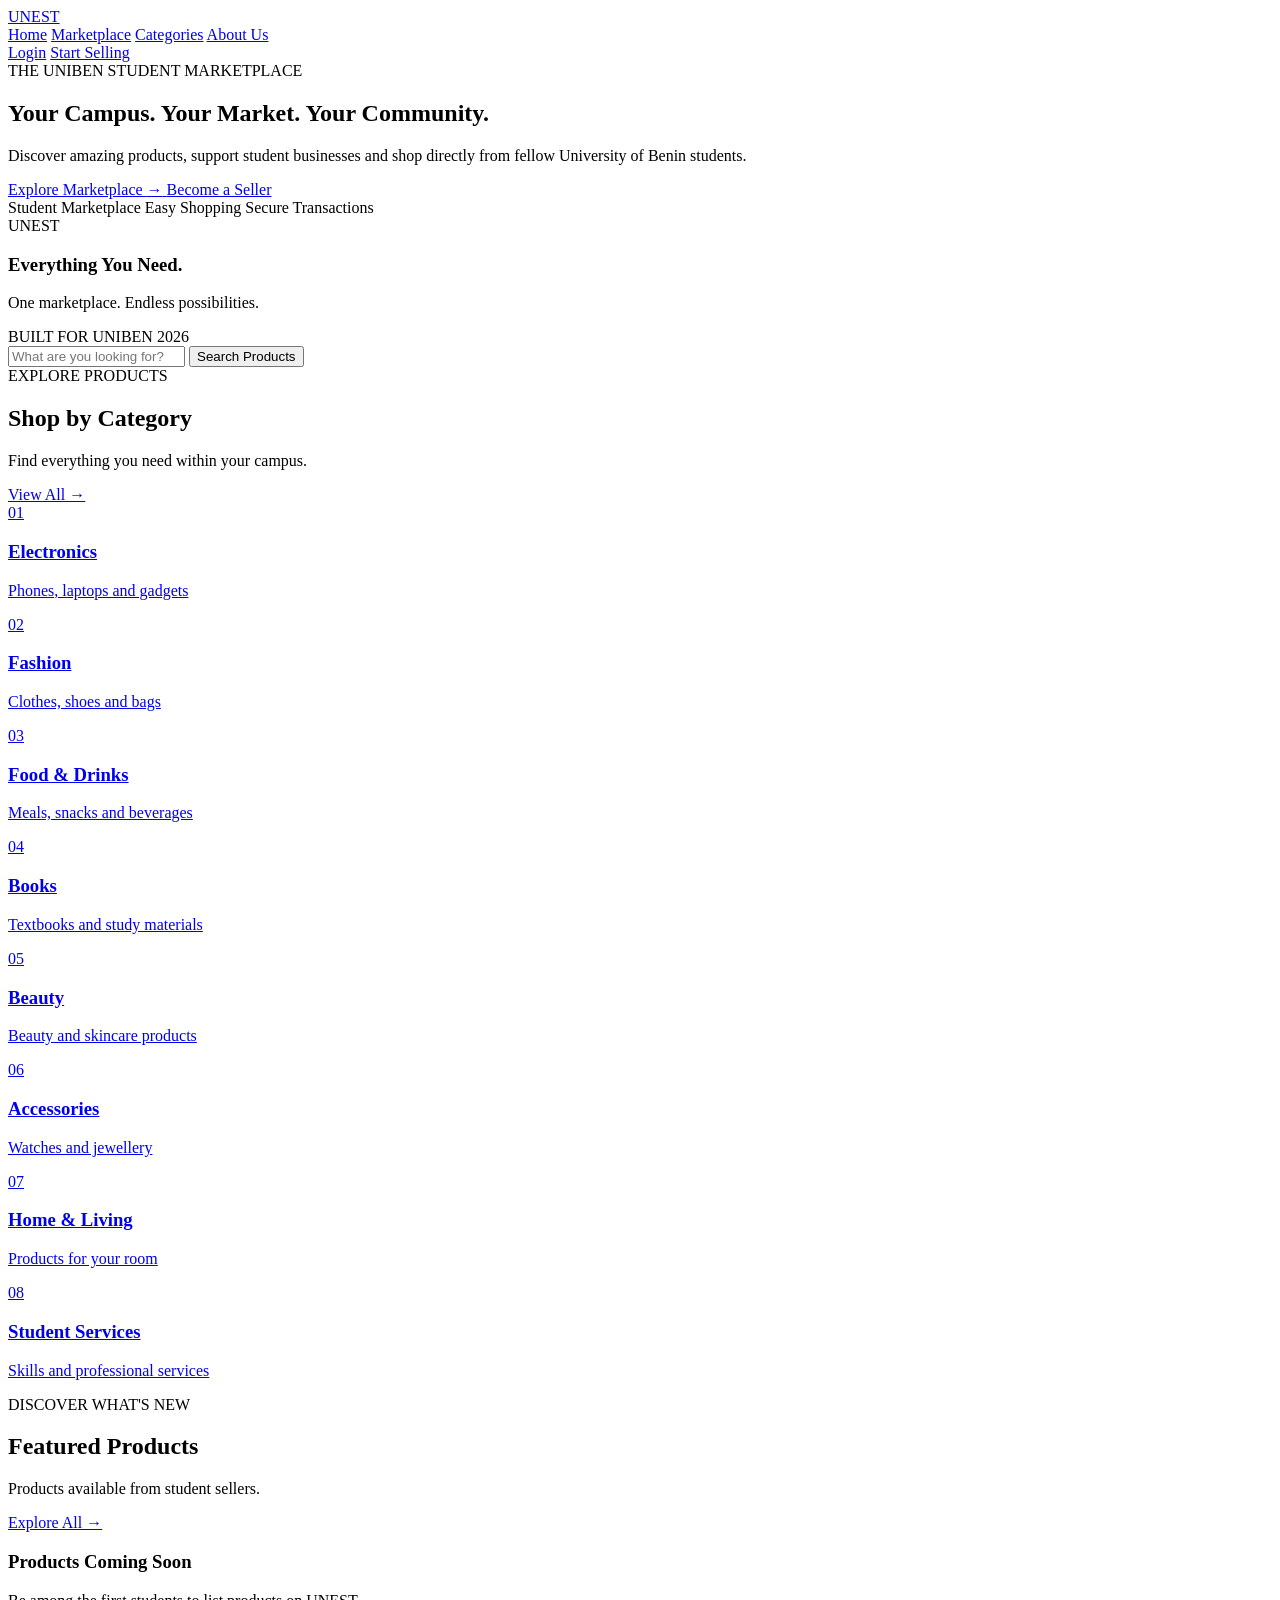
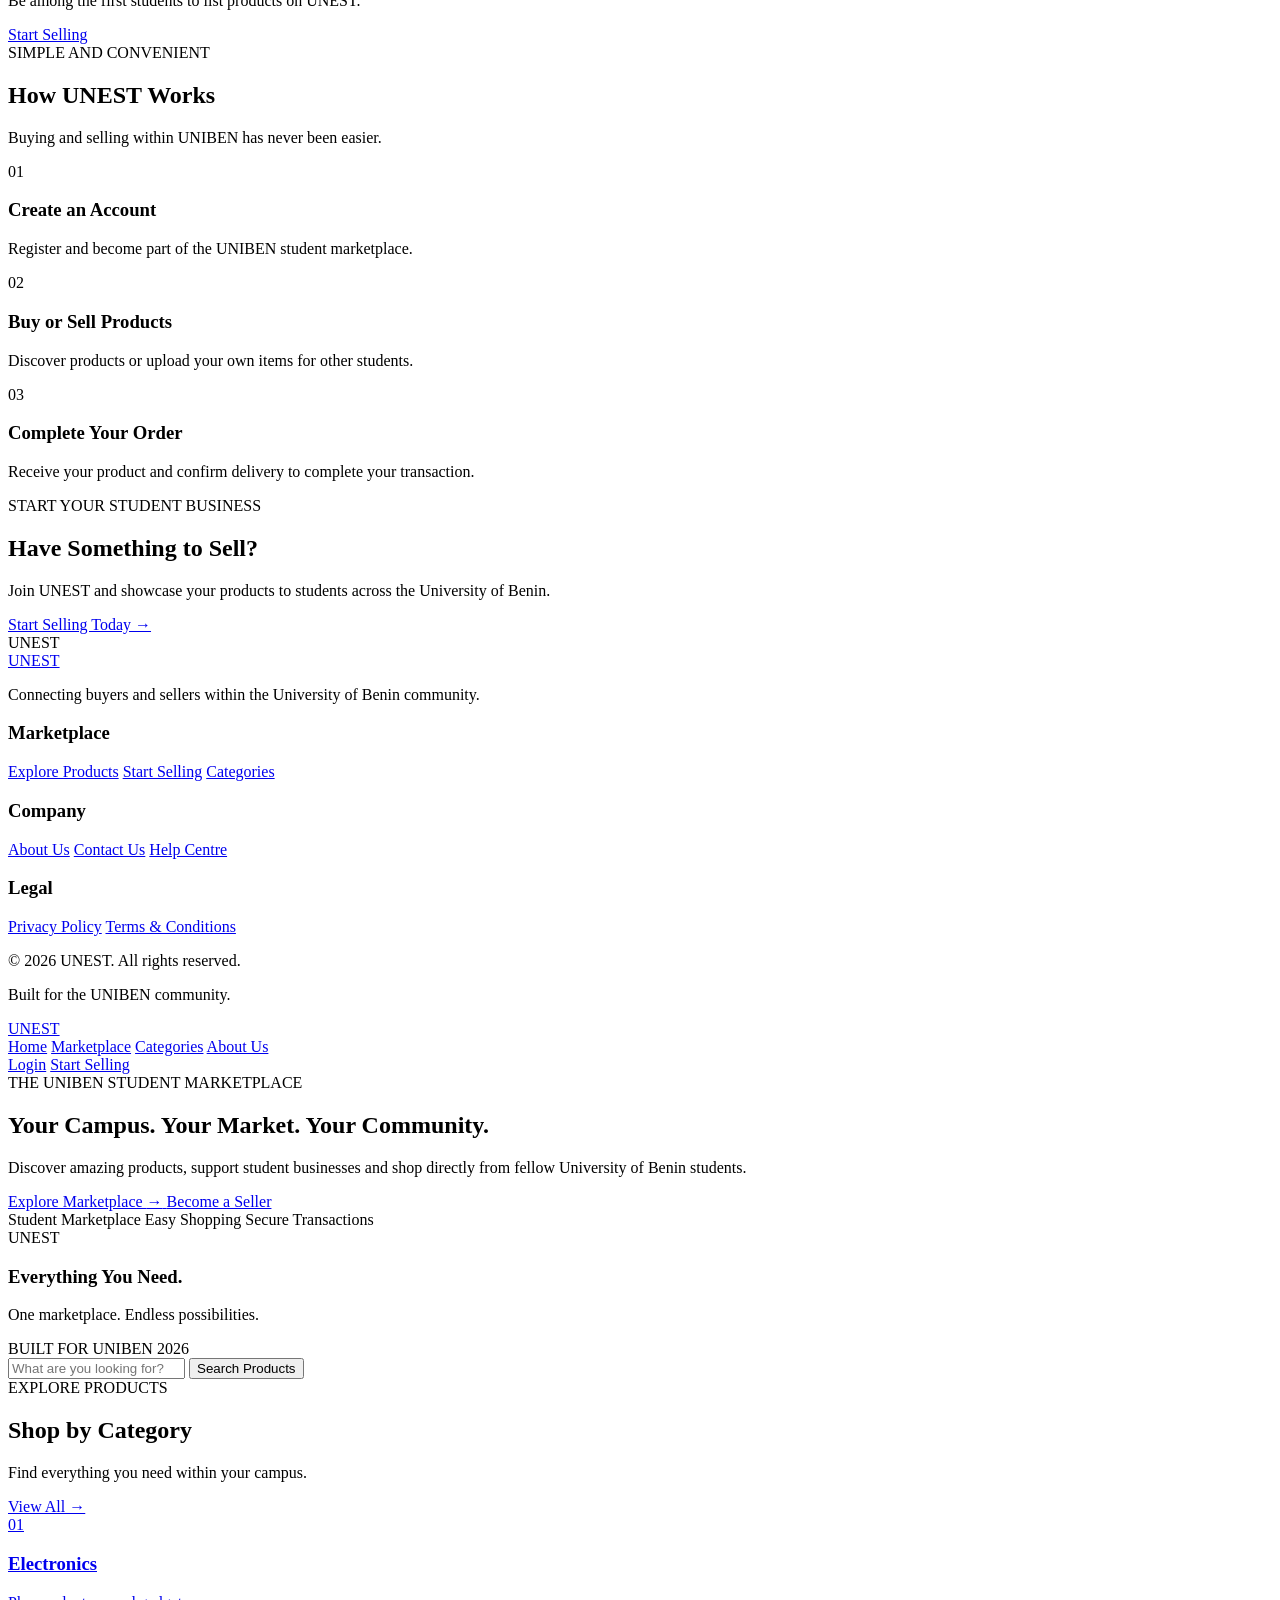
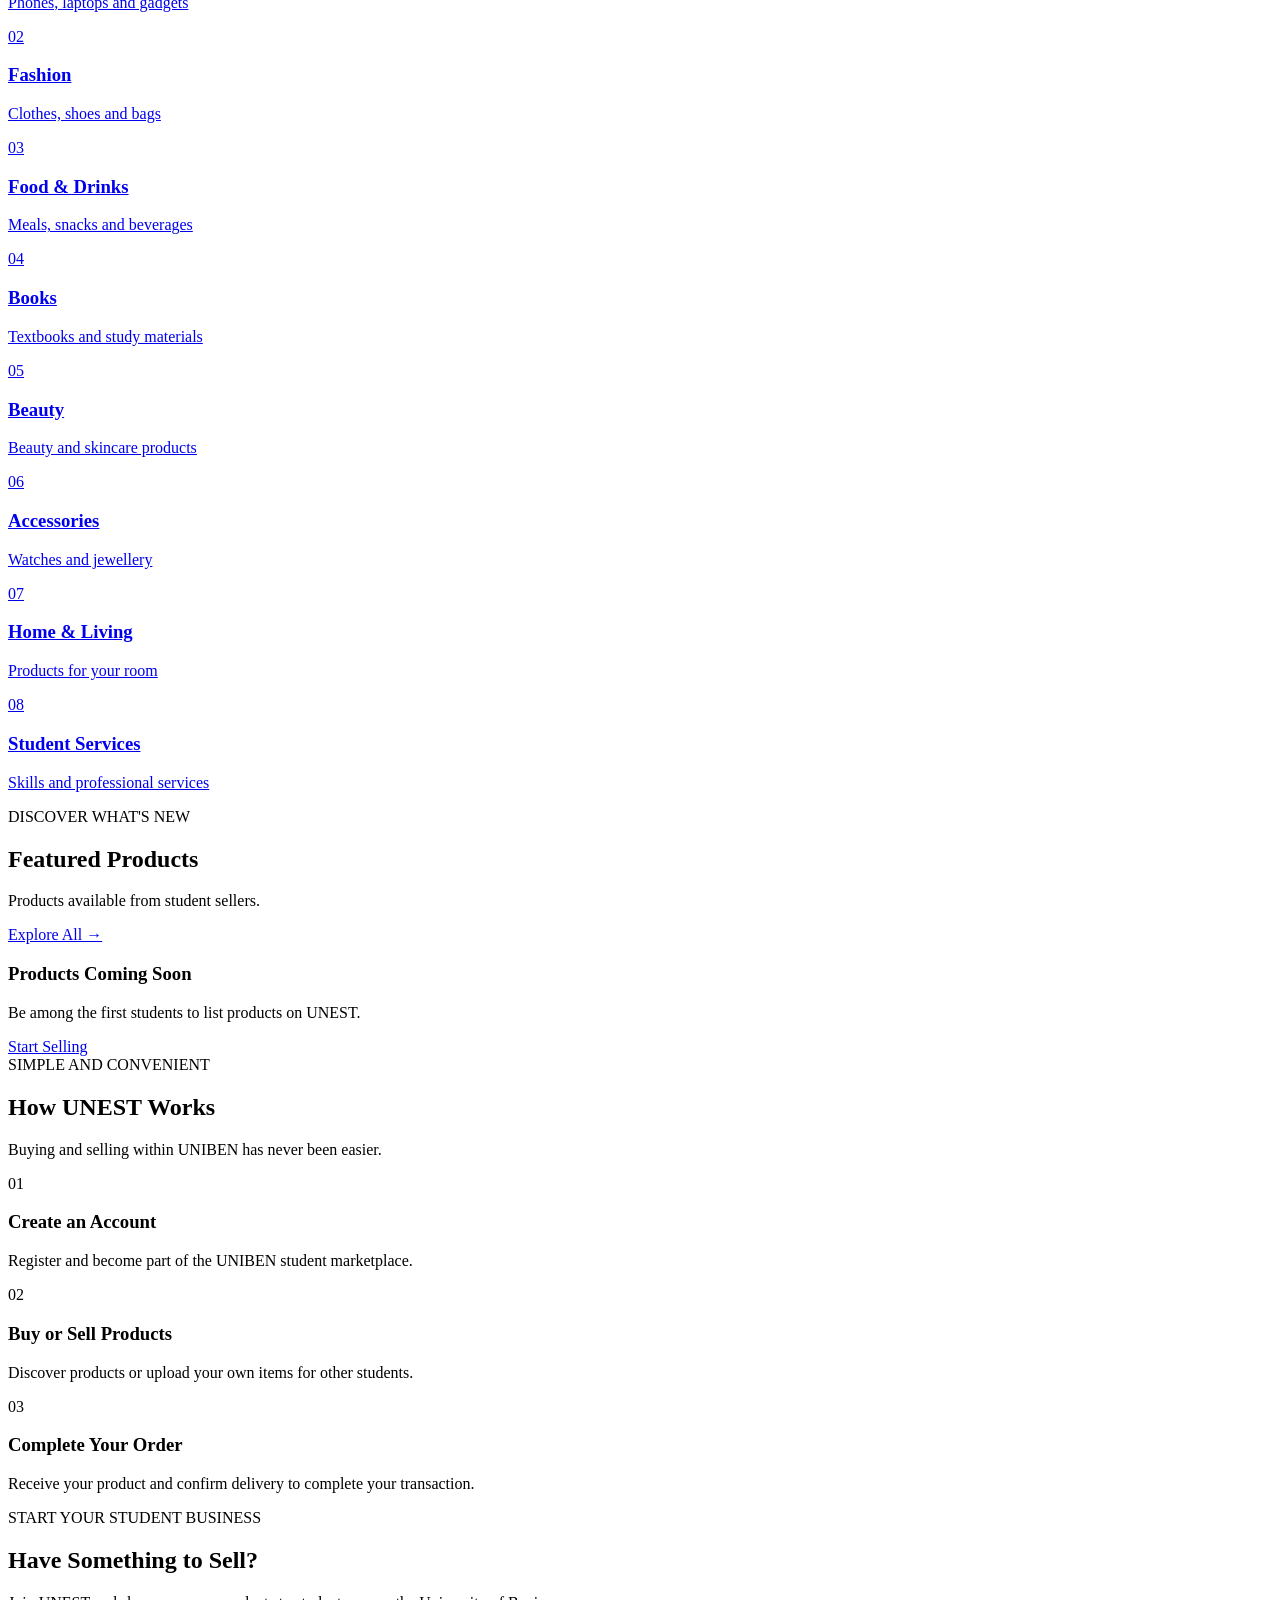
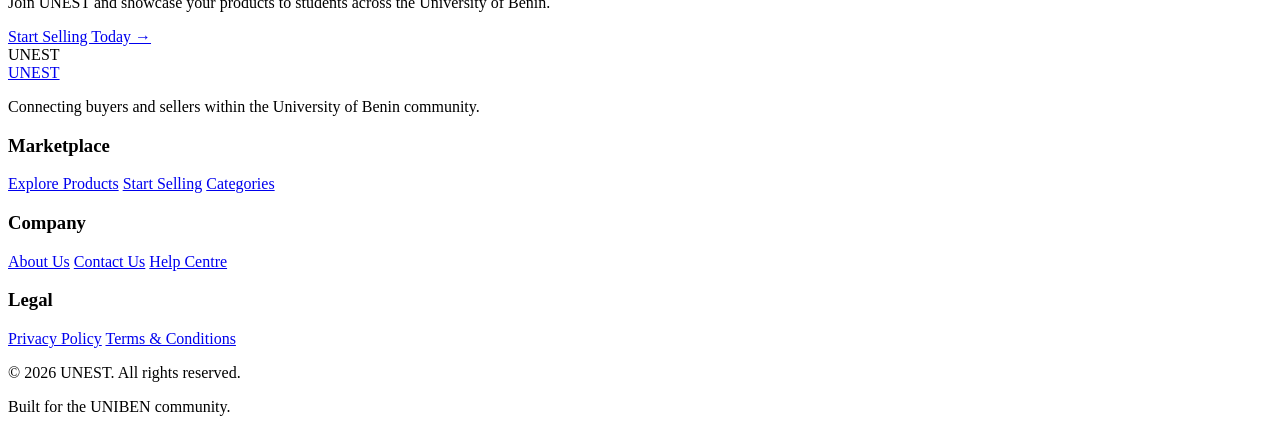
==== index.html @ eb0dad32 "Add files via upload" ====
<!DOCTYPE html>
<html lang="en">
<head>
    <meta charset="UTF-8">
    <meta name="viewport" content="width=device-width, initial-scale=1.0">

    <title>UNEST | UNIBEN Student Marketplace</title>

    <meta name="description" content="Buy and sell products within the University of Benin community.">

    <link rel="stylesheet" href="css/style.css">

    <link rel="preconnect" href="https://fonts.googleapis.com">
    <link rel="preconnect" href="https://fonts.gstatic.com" crossorigin>

    <link href="https://fonts.googleapis.com/css2?family=Inter:wght@400;500;600;700;800;900&display=swap" rel="stylesheet">
</head>

<body>

<!-- NAVIGATION -->

<header class="navbar">
    <div class="container nav-content">

        <a href="index.html" class="logo">
            UNEST
        </a>

        <nav class="nav-links">
            <a href="index.html" class="active">Home</a>
            <a href="marketplace.html">Marketplace</a>
            <a href="#categories">Categories</a>
            <a href="#about">About Us</a>
        </nav>

        <div class="nav-buttons">
            <a href="login.html" class="login-btn">Login</a>
            <a href="register.html" class="sell-btn">Start Selling</a>
        </div>

    </div>
</header>


<!-- HERO SECTION -->

<section class="hero">

    <div class="container hero-content">

        <div class="hero-text">

            <span class="hero-label">
                THE UNIBEN STUDENT MARKETPLACE
            </span>

            <h1>
                Your Campus.
                <span>Your Market.</span>
                Your Community.
            </h1>

            <p>
                Discover amazing products, support student businesses
                and shop directly from fellow University of Benin students.
            </p>

            <div class="hero-buttons">

                <a href="marketplace.html" class="primary-btn">
                    Explore Marketplace
                    <span>→</span>
                </a>

                <a href="register.html" class="secondary-btn">
                    Become a Seller
                </a>

            </div>

            <div class="hero-info">
                <span>Student Marketplace</span>
                <span>Easy Shopping</span>
                <span>Secure Transactions</span>
            </div>

        </div>


        <div class="hero-visual">

            <div class="visual-card">

                <div class="visual-top">
                    <span>UNEST</span>
                    <span class="status-dot"></span>
                </div>

                <div class="visual-content">
                    <div class="visual-shape"></div>

                    <h3>Everything You Need.</h3>

                    <p>
                        One marketplace. Endless possibilities.
                    </p>
                </div>

                <div class="visual-bottom">
                    <span>BUILT FOR UNIBEN</span>
                    <span>2026</span>
                </div>

            </div>

        </div>

    </div>

</section>


<!-- SEARCH -->

<section class="search-section">

    <div class="container">

        <form class="search-box" id="searchForm">

            <input
                type="text"
                id="searchInput"
                placeholder="What are you looking for?"
            >

            <button type="submit">
                Search Products
            </button>

        </form>

    </div>

</section>


<!-- CATEGORIES -->

<section class="categories section" id="categories">

    <div class="container">

        <div class="section-heading">

            <div>
                <span class="small-heading">EXPLORE PRODUCTS</span>
                <h2>Shop by Category</h2>
                <p>Find everything you need within your campus.</p>
            </div>

            <a href="marketplace.html" class="view-all">
                View All →
            </a>

        </div>


        <div class="category-grid">

            <a href="marketplace.html?category=Electronics" class="category-card">
                <div class="category-number">01</div>
                <h3>Electronics</h3>
                <p>Phones, laptops and gadgets</p>
            </a>

            <a href="marketplace.html?category=Fashion" class="category-card">
                <div class="category-number">02</div>
                <h3>Fashion</h3>
                <p>Clothes, shoes and bags</p>
            </a>

            <a href="marketplace.html?category=Food" class="category-card">
                <div class="category-number">03</div>
                <h3>Food & Drinks</h3>
                <p>Meals, snacks and beverages</p>
            </a>

            <a href="marketplace.html?category=Books" class="category-card">
                <div class="category-number">04</div>
                <h3>Books</h3>
                <p>Textbooks and study materials</p>
            </a>

            <a href="marketplace.html?category=Beauty" class="category-card">
                <div class="category-number">05</div>
                <h3>Beauty</h3>
                <p>Beauty and skincare products</p>
            </a>

            <a href="marketplace.html?category=Accessories" class="category-card">
                <div class="category-number">06</div>
                <h3>Accessories</h3>
                <p>Watches and jewellery</p>
            </a>

            <a href="marketplace.html?category=Home" class="category-card">
                <div class="category-number">07</div>
                <h3>Home & Living</h3>
                <p>Products for your room</p>
            </a>

            <a href="marketplace.html?category=Services" class="category-card">
                <div class="category-number">08</div>
                <h3>Student Services</h3>
                <p>Skills and professional services</p>
            </a>

        </div>

    </div>

</section>


<!-- FEATURED PRODUCTS -->

<section class="products-section section">

    <div class="container">

        <div class="section-heading">

            <div>
                <span class="small-heading">DISCOVER WHAT'S NEW</span>
                <h2>Featured Products</h2>
                <p>Products available from student sellers.</p>
            </div>

            <a href="marketplace.html" class="view-all">
                Explore All →
            </a>

        </div>


        <div class="product-grid" id="featuredProducts">

            <div class="empty-products">

                <div class="empty-line"></div>

                <h3>Products Coming Soon</h3>

                <p>
                    Be among the first students to list products
                    on UNEST.
                </p>

                <a href="register.html" class="primary-btn">
                    Start Selling
                </a>

            </div>

        </div>

    </div>

</section>


<!-- HOW IT WORKS -->

<section class="how-section section" id="about">

    <div class="container">

        <div class="section-heading center-heading">

            <span class="small-heading">SIMPLE AND CONVENIENT</span>

            <h2>How UNEST Works</h2>

            <p>
                Buying and selling within UNIBEN has never been easier.
            </p>

        </div>


        <div class="steps-grid">

            <div class="step-card">

                <span class="step-number">01</span>

                <h3>Create an Account</h3>

                <p>
                    Register and become part of the UNIBEN
                    student marketplace.
                </p>

            </div>


            <div class="step-card">

                <span class="step-number">02</span>

                <h3>Buy or Sell Products</h3>

                <p>
                    Discover products or upload your own
                    items for other students.
                </p>

            </div>


            <div class="step-card">

                <span class="step-number">03</span>

                <h3>Complete Your Order</h3>

                <p>
                    Receive your product and confirm delivery
                    to complete your transaction.
                </p>

            </div>

        </div>

    </div>

</section>


<!-- SELLER PROMOTION -->

<section class="seller-section">

    <div class="container seller-content">

        <div>

            <span>START YOUR STUDENT BUSINESS</span>

            <h2>
                Have Something to Sell?
            </h2>

            <p>
                Join UNEST and showcase your products
                to students across the University of Benin.
            </p>

            <a href="register.html" class="seller-cta-btn">
                Start Selling Today →
            </a>

        </div>

        <div class="seller-decoration">
            UNEST
        </div>

    </div>

</section>


<!-- FOOTER -->

<footer class="footer">

    <div class="container footer-content">

        <div class="footer-brand">

            <a href="index.html" class="logo">
                UNEST
            </a>

            <p>
                Connecting buyers and sellers within the
                University of Benin community.
            </p>

        </div>


        <div class="footer-links">

            <h3>Marketplace</h3>

            <a href="marketplace.html">Explore Products</a>
            <a href="register.html">Start Selling</a>
            <a href="#categories">Categories</a>

        </div>


        <div class="footer-links">

            <h3>Company</h3>

            <a href="#about">About Us</a>
            <a href="contact.html">Contact Us</a>
            <a href="help.html">Help Centre</a>

        </div>


        <div class="footer-links">

            <h3>Legal</h3>

            <a href="privacy.html">Privacy Policy</a>
            <a href="terms.html">Terms & Conditions</a>

        </div>

    </div>


    <div class="footer-bottom">

        <p>© 2026 UNEST. All rights reserved.</p>

        <p>Built for the UNIBEN community.</p>

    </div>

</footer>


<script src="js/main.js"></script>

</body>
</html>

<!DOCTYPE html>
<html lang="en">
<head>
    <meta charset="UTF-8">
    <meta name="viewport" content="width=device-width, initial-scale=1.0">

    <title>UNEST | UNIBEN Student Marketplace</title>

    <meta name="description" content="Buy and sell products within the University of Benin community.">

    <link rel="stylesheet" href="css/style.css">

    <link rel="preconnect" href="https://fonts.googleapis.com">
    <link rel="preconnect" href="https://fonts.gstatic.com" crossorigin>

    <link href="https://fonts.googleapis.com/css2?family=Inter:wght@400;500;600;700;800;900&display=swap" rel="stylesheet">
</head>

<body>

<!-- NAVIGATION -->

<header class="navbar">
    <div class="container nav-content">

        <a href="index.html" class="logo">
            UNEST
        </a>

        <nav class="nav-links">
            <a href="index.html" class="active">Home</a>
            <a href="marketplace.html">Marketplace</a>
            <a href="#categories">Categories</a>
            <a href="#about">About Us</a>
        </nav>

        <div class="nav-buttons">
            <a href="login.html" class="login-btn">Login</a>
            <a href="register.html" class="sell-btn">Start Selling</a>
        </div>

    </div>
</header>


<!-- HERO SECTION -->

<section class="hero">

    <div class="container hero-content">

        <div class="hero-text">

            <span class="hero-label">
                THE UNIBEN STUDENT MARKETPLACE
            </span>

            <h1>
                Your Campus.
                <span>Your Market.</span>
                Your Community.
            </h1>

            <p>
                Discover amazing products, support student businesses
                and shop directly from fellow University of Benin students.
            </p>

            <div class="hero-buttons">

                <a href="marketplace.html" class="primary-btn">
                    Explore Marketplace
                    <span>→</span>
                </a>

                <a href="register.html" class="secondary-btn">
                    Become a Seller
                </a>

            </div>

            <div class="hero-info">
                <span>Student Marketplace</span>
                <span>Easy Shopping</span>
                <span>Secure Transactions</span>
            </div>

        </div>


        <div class="hero-visual">

            <div class="visual-card">

                <div class="visual-top">
                    <span>UNEST</span>
                    <span class="status-dot"></span>
                </div>

                <div class="visual-content">
                    <div class="visual-shape"></div>

                    <h3>Everything You Need.</h3>

                    <p>
                        One marketplace. Endless possibilities.
                    </p>
                </div>

                <div class="visual-bottom">
                    <span>BUILT FOR UNIBEN</span>
                    <span>2026</span>
                </div>

            </div>

        </div>

    </div>

</section>


<!-- SEARCH -->

<section class="search-section">

    <div class="container">

        <form class="search-box" id="searchForm">

            <input
                type="text"
                id="searchInput"
                placeholder="What are you looking for?"
            >

            <button type="submit">
                Search Products
            </button>

        </form>

    </div>

</section>


<!-- CATEGORIES -->

<section class="categories section" id="categories">

    <div class="container">

        <div class="section-heading">

            <div>
                <span class="small-heading">EXPLORE PRODUCTS</span>
                <h2>Shop by Category</h2>
                <p>Find everything you need within your campus.</p>
            </div>

            <a href="marketplace.html" class="view-all">
                View All →
            </a>

        </div>


        <div class="category-grid">

            <a href="marketplace.html?category=Electronics" class="category-card">
                <div class="category-number">01</div>
                <h3>Electronics</h3>
                <p>Phones, laptops and gadgets</p>
            </a>

            <a href="marketplace.html?category=Fashion" class="category-card">
                <div class="category-number">02</div>
                <h3>Fashion</h3>
                <p>Clothes, shoes and bags</p>
            </a>

            <a href="marketplace.html?category=Food" class="category-card">
                <div class="category-number">03</div>
                <h3>Food & Drinks</h3>
                <p>Meals, snacks and beverages</p>
            </a>

            <a href="marketplace.html?category=Books" class="category-card">
                <div class="category-number">04</div>
                <h3>Books</h3>
                <p>Textbooks and study materials</p>
            </a>

            <a href="marketplace.html?category=Beauty" class="category-card">
                <div class="category-number">05</div>
                <h3>Beauty</h3>
                <p>Beauty and skincare products</p>
            </a>

            <a href="marketplace.html?category=Accessories" class="category-card">
                <div class="category-number">06</div>
                <h3>Accessories</h3>
                <p>Watches and jewellery</p>
            </a>

            <a href="marketplace.html?category=Home" class="category-card">
                <div class="category-number">07</div>
                <h3>Home & Living</h3>
                <p>Products for your room</p>
            </a>

            <a href="marketplace.html?category=Services" class="category-card">
                <div class="category-number">08</div>
                <h3>Student Services</h3>
                <p>Skills and professional services</p>
            </a>

        </div>

    </div>

</section>


<!-- FEATURED PRODUCTS -->

<section class="products-section section">

    <div class="container">

        <div class="section-heading">

            <div>
                <span class="small-heading">DISCOVER WHAT'S NEW</span>
                <h2>Featured Products</h2>
                <p>Products available from student sellers.</p>
            </div>

            <a href="marketplace.html" class="view-all">
                Explore All →
            </a>

        </div>


        <div class="product-grid" id="featuredProducts">

            <div class="empty-products">

                <div class="empty-line"></div>

                <h3>Products Coming Soon</h3>

                <p>
                    Be among the first students to list products
                    on UNEST.
                </p>

                <a href="register.html" class="primary-btn">
                    Start Selling
                </a>

            </div>

        </div>

    </div>

</section>


<!-- HOW IT WORKS -->

<section class="how-section section" id="about">

    <div class="container">

        <div class="section-heading center-heading">

            <span class="small-heading">SIMPLE AND CONVENIENT</span>

            <h2>How UNEST Works</h2>

            <p>
                Buying and selling within UNIBEN has never been easier.
            </p>

        </div>


        <div class="steps-grid">

            <div class="step-card">

                <span class="step-number">01</span>

                <h3>Create an Account</h3>

                <p>
                    Register and become part of the UNIBEN
                    student marketplace.
                </p>

            </div>


            <div class="step-card">

                <span class="step-number">02</span>

                <h3>Buy or Sell Products</h3>

                <p>
                    Discover products or upload your own
                    items for other students.
                </p>

            </div>


            <div class="step-card">

                <span class="step-number">03</span>

                <h3>Complete Your Order</h3>

                <p>
                    Receive your product and confirm delivery
                    to complete your transaction.
                </p>

            </div>

        </div>

    </div>

</section>


<!-- SELLER PROMOTION -->

<section class="seller-section">

    <div class="container seller-content">

        <div>

            <span>START YOUR STUDENT BUSINESS</span>

            <h2>
                Have Something to Sell?
            </h2>

            <p>
                Join UNEST and showcase your products
                to students across the University of Benin.
            </p>

            <a href="register.html" class="seller-cta-btn">
                Start Selling Today →
            </a>

        </div>

        <div class="seller-decoration">
            UNEST
        </div>

    </div>

</section>


<!-- FOOTER -->

<footer class="footer">

    <div class="container footer-content">

        <div class="footer-brand">

            <a href="index.html" class="logo">
                UNEST
            </a>

            <p>
                Connecting buyers and sellers within the
                University of Benin community.
            </p>

        </div>


        <div class="footer-links">

            <h3>Marketplace</h3>

            <a href="marketplace.html">Explore Products</a>
            <a href="register.html">Start Selling</a>
            <a href="#categories">Categories</a>

        </div>


        <div class="footer-links">

            <h3>Company</h3>

            <a href="#about">About Us</a>
            <a href="contact.html">Contact Us</a>
            <a href="help.html">Help Centre</a>

        </div>


        <div class="footer-links">

            <h3>Legal</h3>

            <a href="privacy.html">Privacy Policy</a>
            <a href="terms.html">Terms & Conditions</a>

        </div>

    </div>


    <div class="footer-bottom">

        <p>© 2026 UNEST. All rights reserved.</p>

        <p>Built for the UNIBEN community.</p>

    </div>

</footer>


<script type="module" src="js/main.js"></script>

</body>
</html>
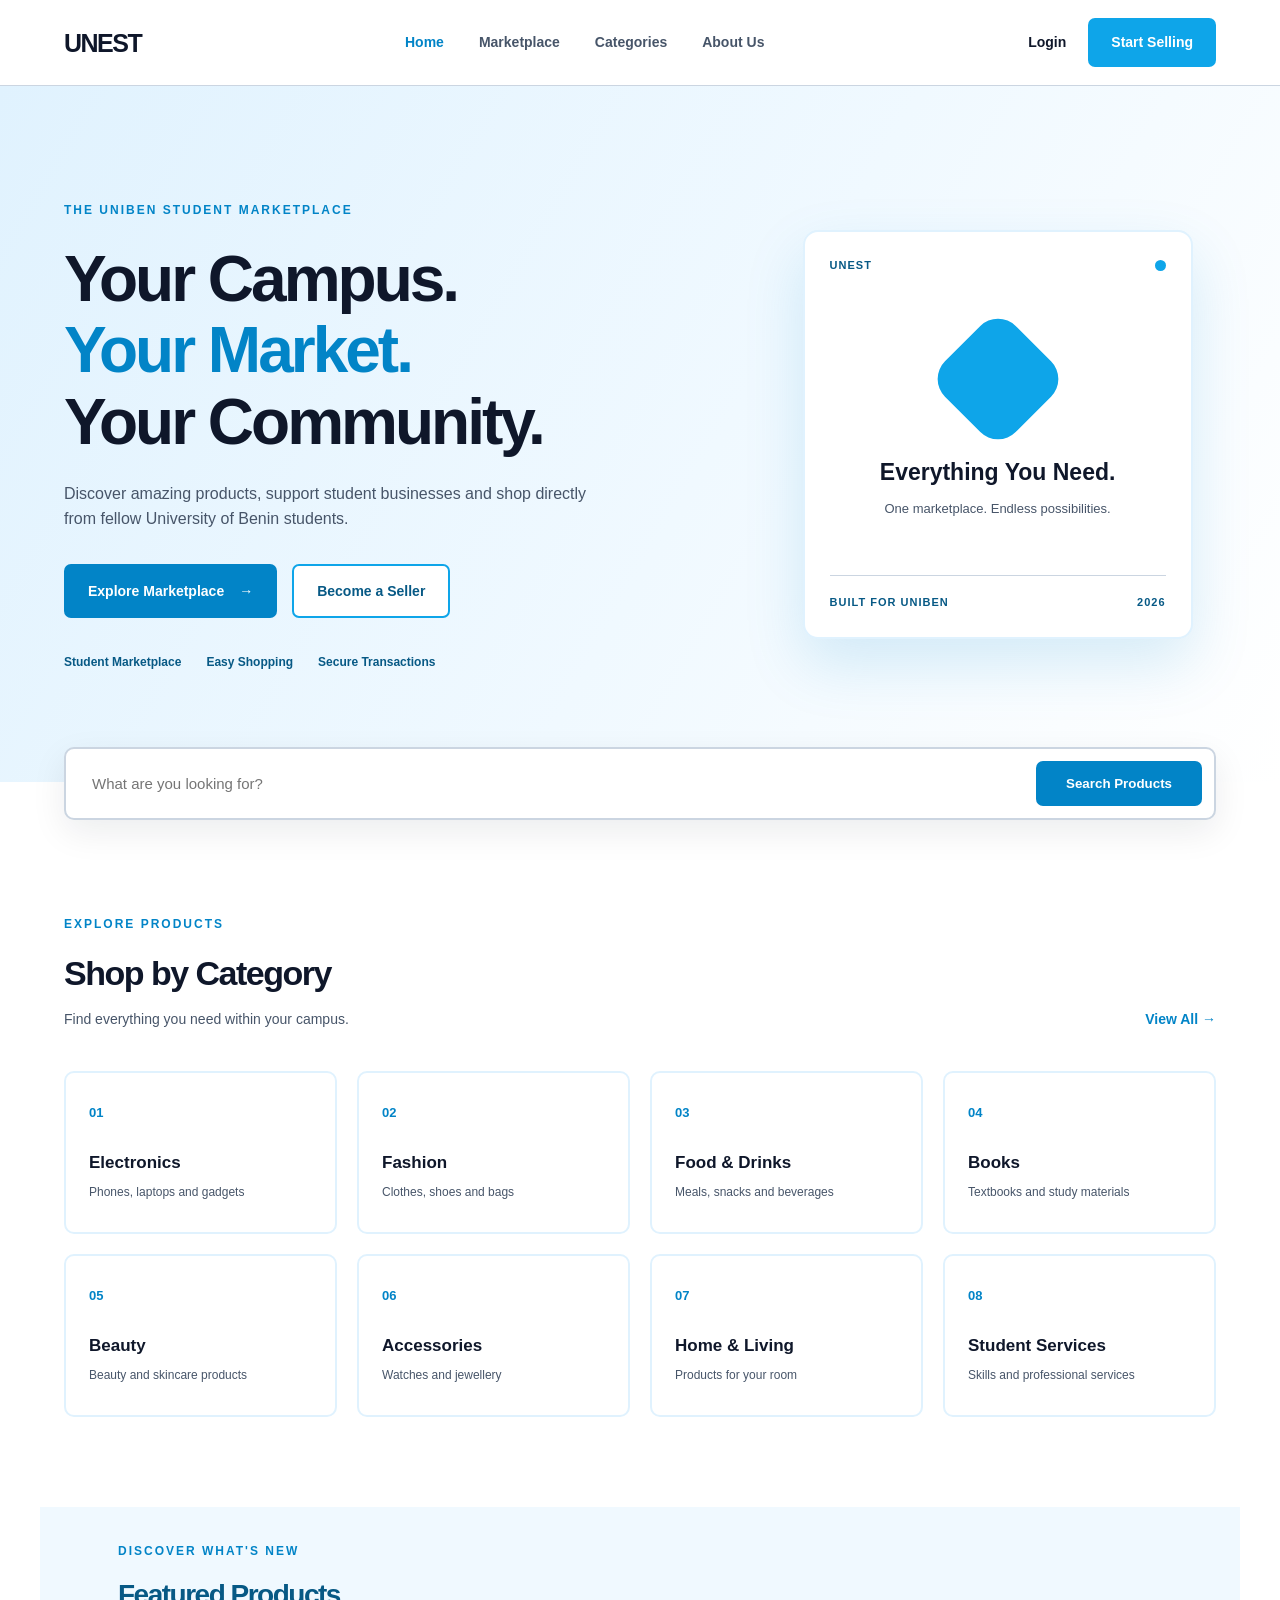
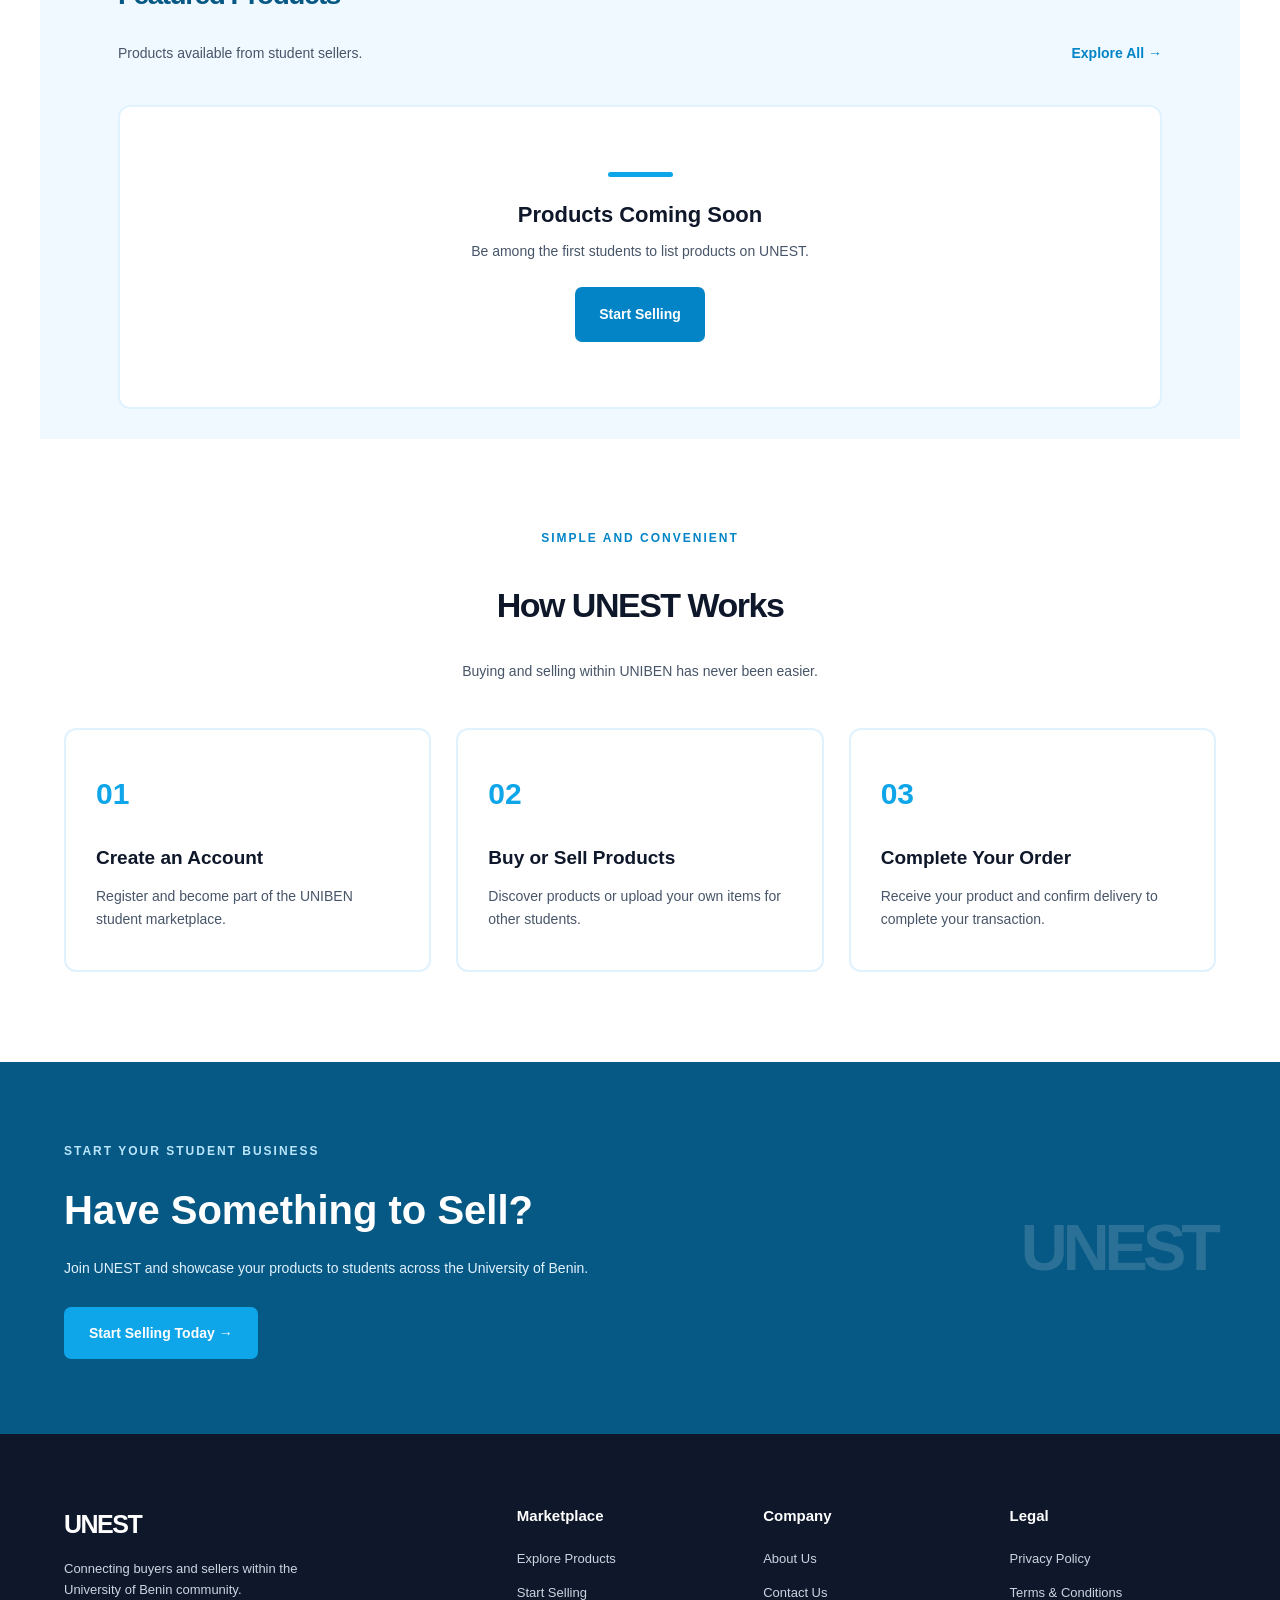
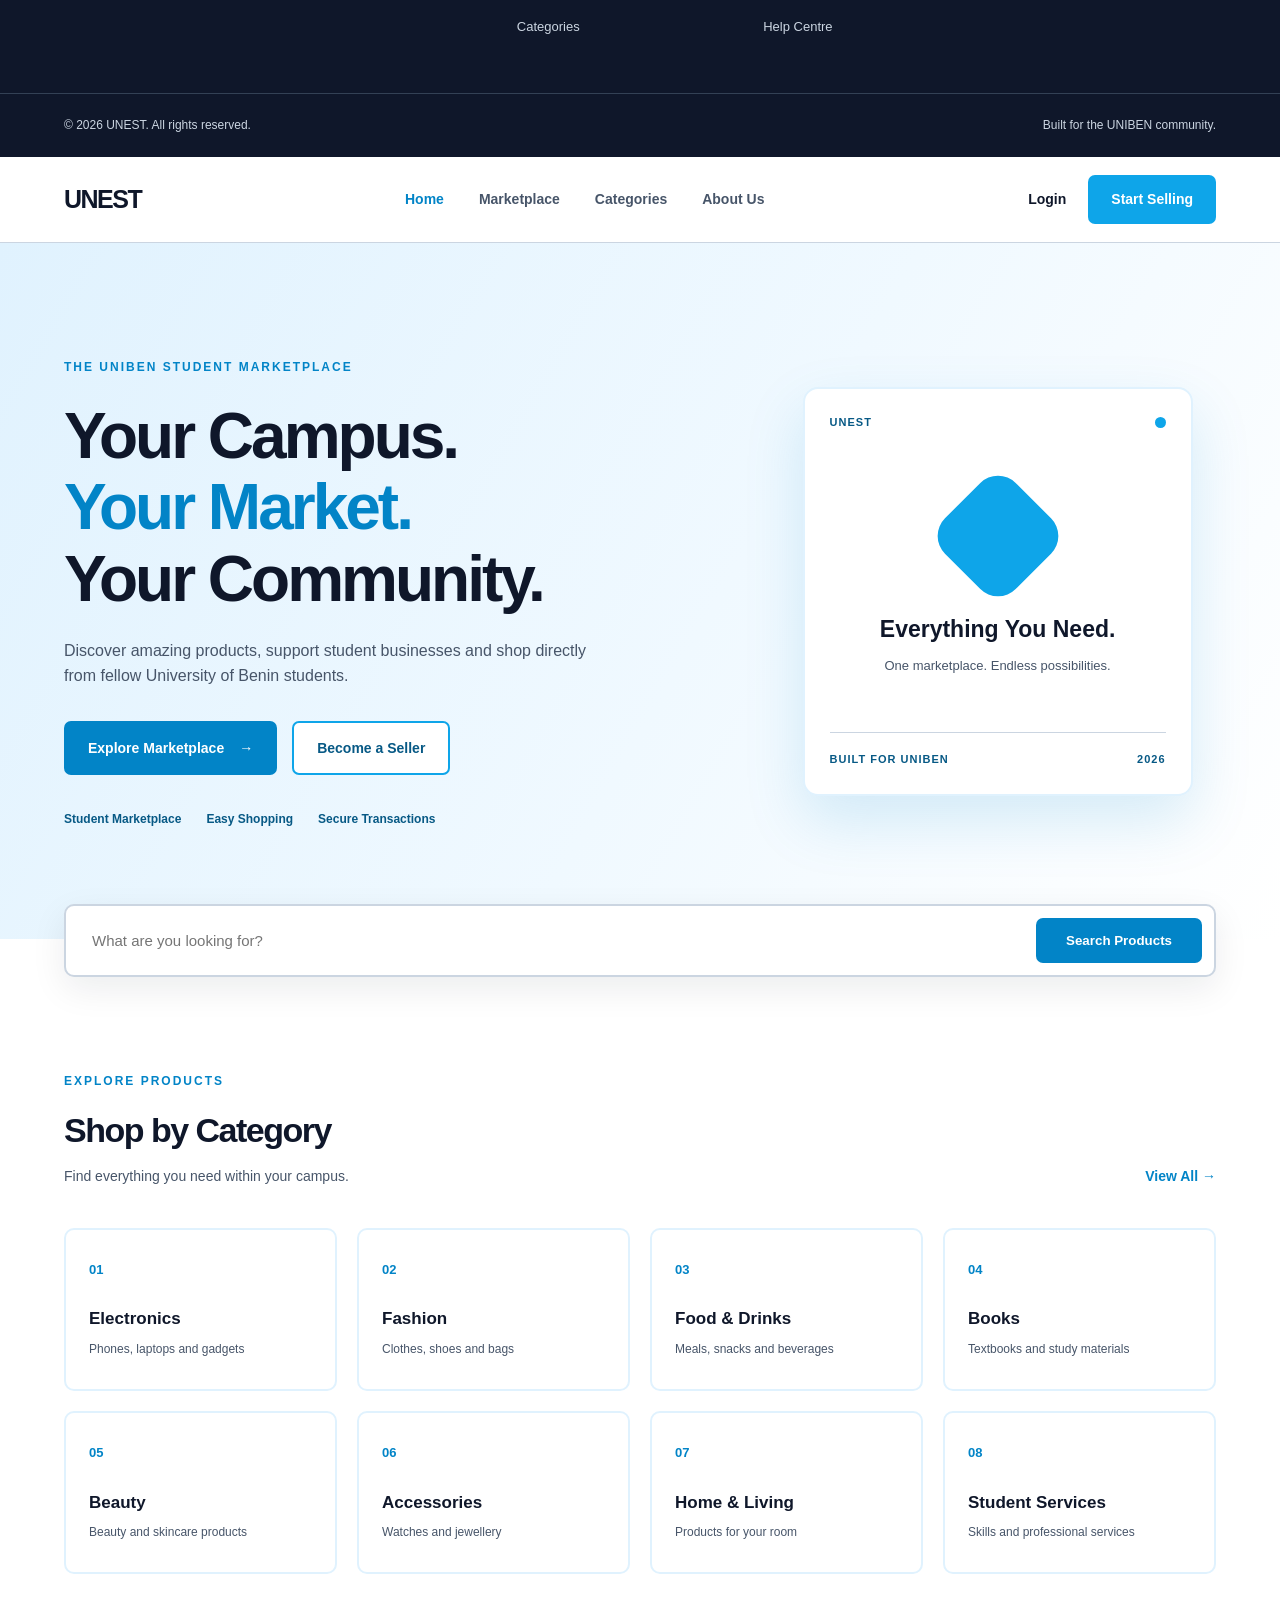
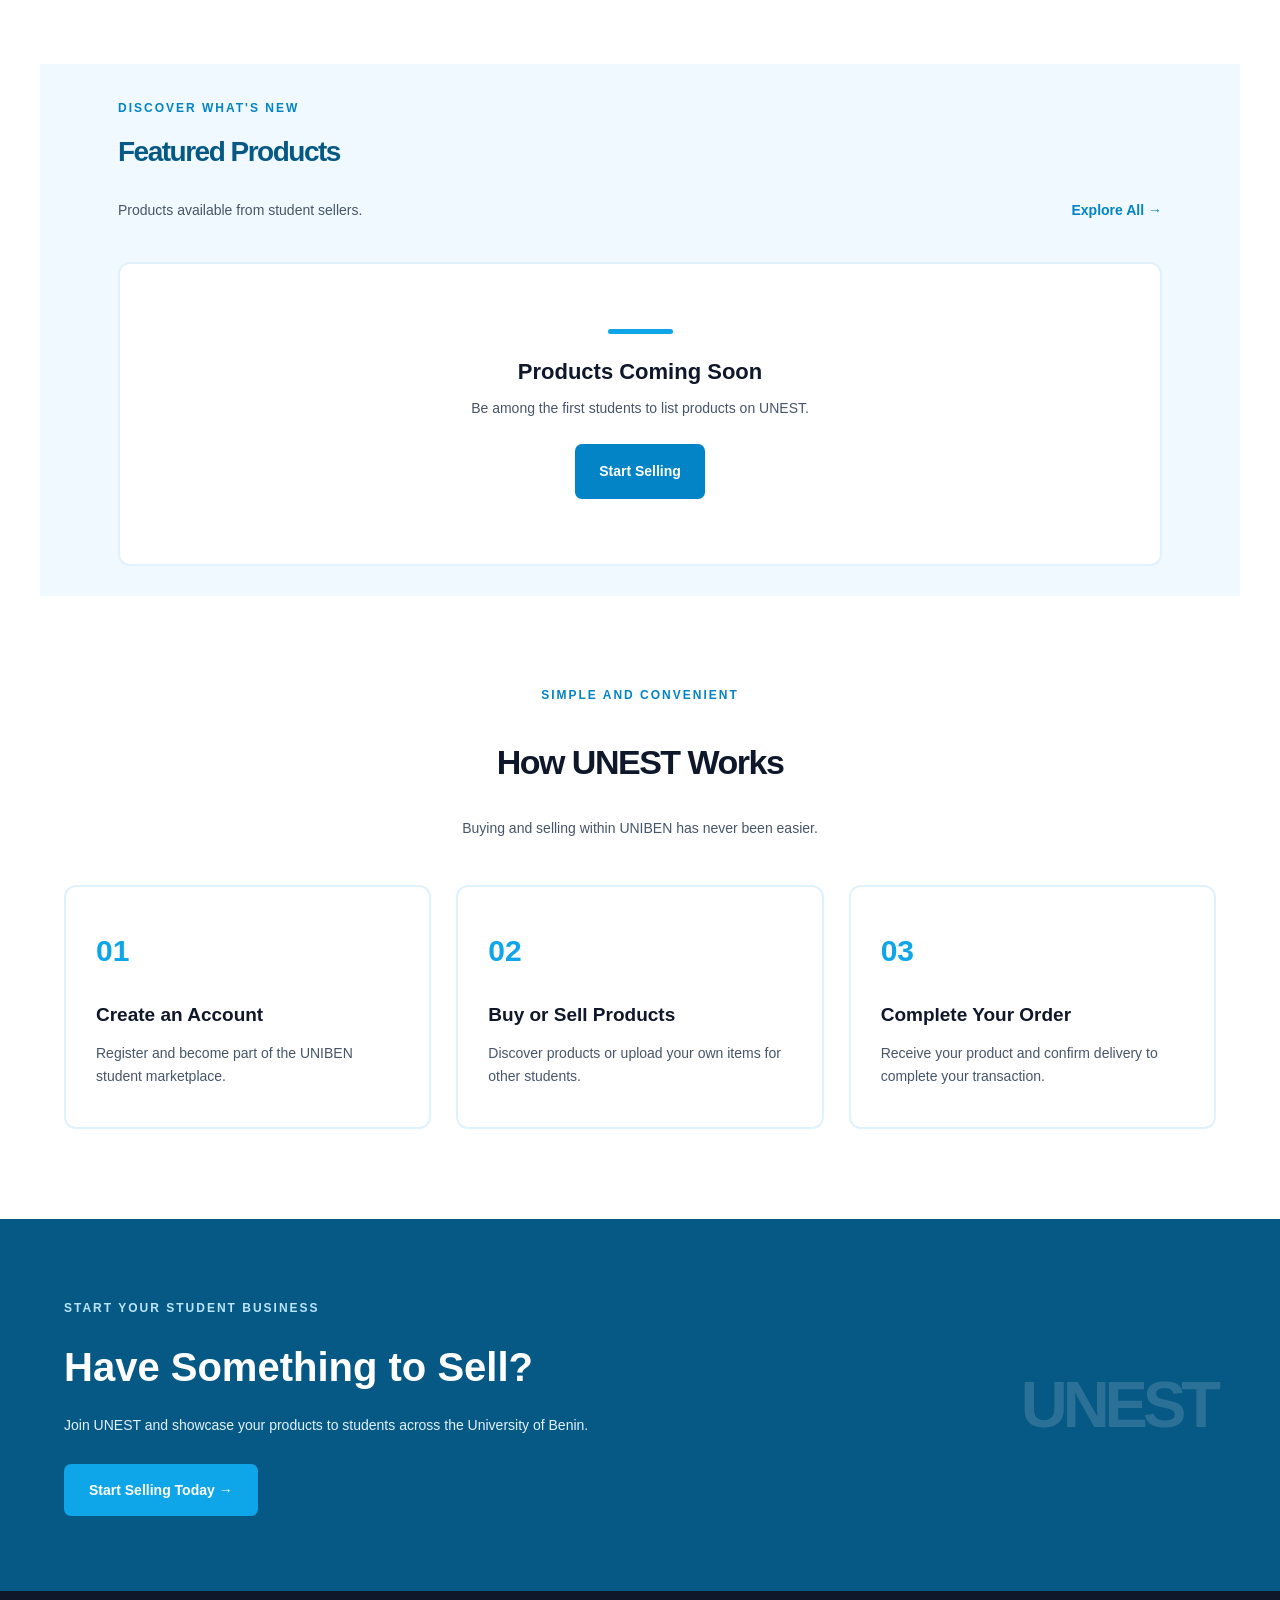
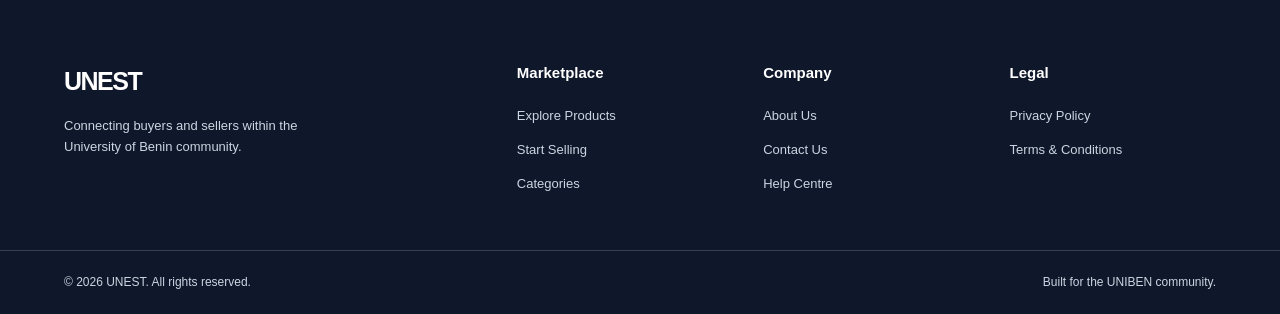
==== commit e315d578: "Add files via upload" ====
--- a/index.html
+++ b/index.html
@@ -9,7 +9,7 @@
 
     <meta name="description" content="Buy and sell products within the University of Benin community.">
 
-    <link rel="stylesheet" href="css/style.css">
+    <link rel="stylesheet" href="style.css">
 
     <link rel="preconnect" href="https://fonts.googleapis.com">
     <link rel="preconnect" href="https://fonts.gstatic.com" crossorigin>
--- a/style.css
+++ b/style.css
@@ -0,0 +1,845 @@
+/* =====================================
+   UNEST MARKET
+   PROFESSIONAL MARKETPLACE DESIGN
+===================================== */
+
+:root {
+    --primary: #0EA5E9;
+    --primary-dark: #0284C7;
+    --deep-blue: #075985;
+
+    --white: #FFFFFF;
+    --light-blue: #E0F2FE;
+    --background: #F0F9FF;
+
+    --dark: #0F172A;
+    --grey: #475569;
+    --border: #CBD5E1;
+}
+
+
+/* GLOBAL */
+
+* {
+    margin: 0;
+    padding: 0;
+    box-sizing: border-box;
+}
+
+html {
+    scroll-behavior: smooth;
+}
+
+body {
+    font-family: 'Inter', sans-serif;
+    background: var(--white);
+    color: var(--dark);
+    line-height: 1.6;
+}
+
+a {
+    text-decoration: none;
+    color: inherit;
+}
+
+button {
+    font-family: inherit;
+    cursor: pointer;
+}
+
+.container {
+    width: 90%;
+    max-width: 1250px;
+    margin: auto;
+}
+
+.section {
+    padding: 90px 0;
+}
+
+
+/* NAVIGATION */
+
+.navbar {
+    background: #FFFFFF;
+    border-bottom: 1px solid var(--border);
+    position: sticky;
+    top: 0;
+    z-index: 1000;
+}
+
+.nav-content {
+    display: flex;
+    align-items: center;
+    justify-content: space-between;
+    min-height: 85px;
+}
+
+.logo {
+    font-size: 25px;
+    font-weight: 900;
+    letter-spacing: -1.5px;
+    color: var(--dark);
+}
+
+.logo span {
+    color: var(--primary-dark);
+}
+
+.nav-links {
+    display: flex;
+    gap: 35px;
+}
+
+.nav-links a {
+    color: var(--grey);
+    font-size: 14px;
+    font-weight: 600;
+    transition: 0.3s;
+}
+
+.nav-links a:hover,
+.nav-links a.active {
+    color: var(--primary-dark);
+}
+
+.nav-buttons {
+    display: flex;
+    align-items: center;
+    gap: 22px;
+}
+
+.login-btn {
+    font-size: 14px;
+    font-weight: 700;
+}
+
+.sell-btn {
+    background: var(--primary);
+    color: white;
+    padding: 13px 23px;
+    border-radius: 7px;
+    font-size: 14px;
+    font-weight: 800;
+    transition: 0.3s;
+}
+
+.sell-btn:hover {
+    background: var(--primary-dark);
+}
+
+
+/* HERO */
+
+.hero {
+    background: linear-gradient(
+        120deg,
+        #E0F2FE 0%,
+        #F0F9FF 55%,
+        #FFFFFF 100%
+    );
+
+    padding: 110px 0;
+}
+
+.hero-content {
+    display: grid;
+    grid-template-columns: 1.2fr 0.8fr;
+    align-items: center;
+    gap: 60px;
+}
+
+.hero-label,
+.small-heading {
+    color: var(--primary-dark);
+    font-size: 12px;
+    font-weight: 900;
+    letter-spacing: 2px;
+}
+
+.hero-text h1 {
+    font-size: clamp(42px, 5vw, 65px);
+    font-weight: 900;
+    line-height: 1.12;
+    margin: 22px 0;
+    letter-spacing: -3px;
+}
+
+.hero-text h1 span {
+    color: var(--primary-dark);
+    display: block;
+}
+
+.hero-text > p {
+    color: var(--grey);
+    font-size: 16px;
+    max-width: 540px;
+    margin-bottom: 32px;
+}
+
+.hero-buttons {
+    display: flex;
+    gap: 15px;
+    flex-wrap: wrap;
+}
+
+.primary-btn {
+    display: inline-flex;
+    align-items: center;
+    gap: 15px;
+    background: var(--primary-dark);
+    color: white;
+    padding: 16px 24px;
+    border-radius: 7px;
+    font-size: 14px;
+    font-weight: 800;
+    transition: 0.3s;
+}
+
+.primary-btn:hover {
+    background: var(--deep-blue);
+    transform: translateY(-2px);
+}
+
+.secondary-btn {
+    background: white;
+    color: var(--deep-blue);
+    border: 2px solid var(--primary);
+    padding: 14px 23px;
+    border-radius: 7px;
+    font-size: 14px;
+    font-weight: 800;
+}
+
+.hero-info {
+    display: flex;
+    gap: 25px;
+    flex-wrap: wrap;
+    margin-top: 35px;
+}
+
+.hero-info span {
+    color: var(--deep-blue);
+    font-size: 12px;
+    font-weight: 700;
+}
+
+
+/* HERO VISUAL */
+
+.hero-visual {
+    display: flex;
+    justify-content: center;
+}
+
+.visual-card {
+    width: 100%;
+    max-width: 390px;
+    min-height: 350px;
+    background: white;
+    border: 2px solid var(--light-blue);
+    border-radius: 15px;
+    padding: 25px;
+    box-shadow: 0 25px 60px rgba(2, 132, 199, 0.15);
+}
+
+.visual-top,
+.visual-bottom {
+    display: flex;
+    justify-content: space-between;
+    align-items: center;
+    font-size: 11px;
+    font-weight: 900;
+    color: var(--deep-blue);
+    letter-spacing: 1px;
+}
+
+.status-dot {
+    width: 11px;
+    height: 11px;
+    background: var(--primary);
+    border-radius: 50%;
+}
+
+.visual-content {
+    text-align: center;
+    padding: 55px 10px;
+}
+
+.visual-shape {
+    width: 100px;
+    height: 100px;
+    background: var(--primary);
+    border-radius: 25px;
+    margin: 0 auto 25px;
+    transform: rotate(45deg);
+}
+
+.visual-content h3 {
+    font-size: 23px;
+    font-weight: 900;
+}
+
+.visual-content p {
+    color: var(--grey);
+    font-size: 13px;
+    margin-top: 8px;
+}
+
+.visual-bottom {
+    border-top: 1px solid var(--border);
+    padding-top: 18px;
+}
+
+
+/* SEARCH */
+
+.search-section {
+    margin-top: -35px;
+    position: relative;
+    z-index: 5;
+}
+
+.search-box {
+    display: flex;
+    padding: 12px;
+    background: white;
+    border: 2px solid var(--border);
+    border-radius: 10px;
+    box-shadow: 0 12px 35px rgba(15, 23, 42, 0.08);
+}
+
+.search-box input {
+    flex: 1;
+    min-width: 0;
+    padding: 14px;
+    border: none;
+    outline: none;
+    font-size: 15px;
+}
+
+.search-box button {
+    background: var(--primary-dark);
+    color: white;
+    border: none;
+    padding: 15px 30px;
+    border-radius: 7px;
+    font-weight: 800;
+}
+
+.search-box button:hover {
+    background: var(--deep-blue);
+}
+
+
+/* SECTION HEADINGS */
+
+.section-heading {
+    display: flex;
+    align-items: end;
+    justify-content: space-between;
+    gap: 20px;
+    margin-bottom: 40px;
+}
+
+.section-heading h2 {
+    font-size: 34px;
+    font-weight: 900;
+    margin-top: 10px;
+    letter-spacing: -1.5px;
+}
+
+.section-heading p {
+    color: var(--grey);
+    font-size: 14px;
+    margin-top: 8px;
+}
+
+.view-all {
+    color: var(--primary-dark);
+    font-size: 14px;
+    font-weight: 800;
+}
+
+
+/* CATEGORIES */
+
+.category-grid {
+    display: grid;
+    grid-template-columns: repeat(4, 1fr);
+    gap: 20px;
+}
+
+.category-card {
+    background: white;
+    border: 2px solid var(--light-blue);
+    border-radius: 10px;
+    padding: 30px 23px;
+    transition: 0.3s;
+}
+
+.category-card:hover {
+    border-color: var(--primary);
+    transform: translateY(-5px);
+    box-shadow: 0 12px 30px rgba(2, 132, 199, 0.1);
+}
+
+.category-number {
+    font-size: 13px;
+    font-weight: 900;
+    color: var(--primary-dark);
+    margin-bottom: 25px;
+}
+
+.category-card h3 {
+    font-size: 17px;
+    font-weight: 800;
+    margin-bottom: 7px;
+}
+
+.category-card p {
+    font-size: 12px;
+    color: var(--grey);
+}
+
+
+/* PRODUCTS */
+
+.products-section {
+    background: #F0F9FF;
+}
+
+.product-grid {
+    display: grid;
+    grid-template-columns: repeat(4, 1fr);
+    gap: 20px;
+}
+
+.empty-products {
+    grid-column: 1 / -1;
+    text-align: center;
+    padding: 65px 20px;
+    background: white;
+    border: 2px solid var(--light-blue);
+    border-radius: 12px;
+}
+
+.empty-line {
+    width: 65px;
+    height: 5px;
+    background: var(--primary);
+    margin: 0 auto 20px;
+    border-radius: 5px;
+}
+
+.empty-products h3 {
+    font-size: 22px;
+    margin-bottom: 8px;
+}
+
+.empty-products p {
+    color: var(--grey);
+    font-size: 14px;
+    margin-bottom: 25px;
+}
+
+
+/* HOW IT WORKS */
+
+.center-heading {
+    display: flex;
+    flex-direction: column;
+    align-items: center;
+    text-align: center;
+}
+
+.steps-grid {
+    display: grid;
+    grid-template-columns: repeat(3, 1fr);
+    gap: 25px;
+    margin-top: 45px;
+}
+
+.step-card {
+    padding: 40px 30px;
+    background: white;
+    border: 2px solid var(--light-blue);
+    border-radius: 12px;
+    transition: 0.3s;
+}
+
+.step-card:hover {
+    border-color: var(--primary);
+    box-shadow: 0 12px 30px rgba(2, 132, 199, 0.08);
+}
+
+.step-number {
+    display: inline-block;
+    font-size: 30px;
+    font-weight: 900;
+    color: var(--primary);
+    margin-bottom: 25px;
+}
+
+.step-card h3 {
+    font-size: 19px;
+    margin-bottom: 12px;
+    font-weight: 800;
+}
+
+.step-card p {
+    font-size: 14px;
+    color: var(--grey);
+}
+
+
+/* SELLER SECTION */
+
+.seller-section {
+    background: var(--deep-blue);
+    padding: 75px 0;
+    color: white;
+    overflow: hidden;
+}
+
+.seller-content {
+    display: flex;
+    justify-content: space-between;
+    align-items: center;
+    gap: 30px;
+}
+
+.seller-content span {
+    color: #BAE6FD;
+    font-size: 12px;
+    font-weight: 900;
+    letter-spacing: 2px;
+}
+
+.seller-content h2 {
+    font-size: 40px;
+    font-weight: 900;
+    margin: 15px 0;
+}
+
+.seller-content p {
+    max-width: 550px;
+    color: #E0F2FE;
+    font-size: 14px;
+    margin-bottom: 28px;
+}
+
+.seller-cta-btn {
+    display: inline-block;
+    background: var(--primary);
+    color: white;
+    padding: 15px 25px;
+    border-radius: 7px;
+    font-size: 14px;
+    font-weight: 800;
+}
+
+.seller-decoration {
+    font-size: 65px;
+    font-weight: 900;
+    color: rgba(255, 255, 255, 0.15);
+    letter-spacing: -5px;
+}
+
+
+/* FOOTER */
+
+.footer {
+    background: #0F172A;
+    color: white;
+    padding-top: 70px;
+}
+
+.footer-content {
+    display: grid;
+    grid-template-columns: 2fr 1fr 1fr 1fr;
+    gap: 40px;
+    padding-bottom: 55px;
+}
+
+.footer-brand .logo {
+    color: white;
+}
+
+.footer-brand .logo span {
+    color: var(--primary);
+}
+
+.footer-brand p {
+    color: #CBD5E1;
+    font-size: 13px;
+    margin-top: 15px;
+    max-width: 280px;
+}
+
+.footer-links {
+    display: flex;
+    flex-direction: column;
+    gap: 13px;
+}
+
+.footer-links h3 {
+    font-size: 15px;
+    margin-bottom: 8px;
+}
+
+.footer-links a {
+    font-size: 13px;
+    color: #CBD5E1;
+    transition: 0.3s;
+}
+
+.footer-links a:hover {
+    color: var(--primary);
+}
+
+.footer-bottom {
+    border-top: 1px solid #334155;
+    padding: 22px 5%;
+    display: flex;
+    justify-content: space-between;
+    gap: 15px;
+    color: #CBD5E1;
+    font-size: 12px;
+}
+
+
+/* TABLETS */
+
+@media (max-width: 900px) {
+
+    .hero-content {
+        grid-template-columns: 1fr;
+    }
+
+    .hero-visual {
+        display: none;
+    }
+
+    .category-grid,
+    .product-grid {
+        grid-template-columns: repeat(2, 1fr);
+    }
+
+    .footer-content {
+        grid-template-columns: repeat(2, 1fr);
+    }
+
+}
+
+
+/* MOBILE */
+
+@media (max-width: 600px) {
+
+    .container {
+        width: 92%;
+    }
+
+    .nav-content {
+        min-height: 75px;
+    }
+
+    .nav-links {
+        display: none;
+    }
+
+    .logo {
+        font-size: 19px;
+    }
+
+    .sell-btn {
+        padding: 10px 13px;
+        font-size: 12px;
+    }
+
+    .nav-buttons {
+        gap: 12px;
+    }
+
+    .hero {
+        padding: 75px 0;
+    }
+
+    .hero-text h1 {
+        font-size: 42px;
+    }
+
+    .hero-text > p {
+        font-size: 14px;
+    }
+
+    .hero-info {
+        gap: 12px;
+    }
+
+    .section {
+        padding: 65px 0;
+    }
+
+    .section-heading {
+        align-items: flex-start;
+    }
+
+    .section-heading h2 {
+        font-size: 25px;
+    }
+
+    .category-grid,
+    .product-grid {
+        gap: 12px;
+    }
+
+    .category-card {
+        padding: 20px 13px;
+    }
+
+    .category-card h3 {
+        font-size: 14px;
+    }
+
+    .category-card p {
+        font-size: 11px;
+    }
+
+    .steps-grid {
+        grid-template-columns: 1fr;
+    }
+
+    .seller-content {
+        flex-direction: column;
+        align-items: flex-start;
+    }
+
+    .seller-content h2 {
+        font-size: 30px;
+    }
+
+    .seller-decoration {
+        font-size: 40px;
+    }
+
+    .footer-content {
+        grid-template-columns: repeat(2, 1fr);
+        gap: 30px 20px;
+    }
+
+    .footer-bottom {
+        flex-direction: column;
+        text-align: center;
+    }
+
+    .search-box input {
+        font-size: 12px;
+        padding: 10px;
+    }
+
+    .search-box button {
+        padding: 12px;
+        font-size: 11px;
+    }
+
+}
+/* UNEST MARKET PRODUCT DISPLAY */
+
+.products-section {
+    max-width: 1200px;
+    margin: 0 auto;
+    padding: 30px 20px;
+}
+
+.products-section h2 {
+    color: #075985;
+    font-size: 28px;
+    font-weight: 800;
+    margin-bottom: 25px;
+}
+
+.products-grid {
+    display: grid;
+    grid-template-columns: repeat(3, 1fr);
+    gap: 25px;
+}
+
+.product-card {
+    background: #FFFFFF;
+    border: 1px solid #CBD5E1;
+    border-radius: 12px;
+    overflow: hidden;
+    transition: 0.3s ease;
+}
+
+.product-card:hover {
+    transform: translateY(-5px);
+    box-shadow: 0 8px 25px rgba(7, 89, 133, 0.12);
+}
+
+.product-card img {
+    width: 100%;
+    height: 210px;
+    object-fit: cover;
+    background: #E0F2FE;
+}
+
+.product-info {
+    padding: 18px;
+}
+
+.product-category {
+    color: #0284C7;
+    font-size: 13px;
+    font-weight: 700;
+}
+
+.product-info h3 {
+    color: #0F172A;
+    font-size: 19px;
+    margin: 10px 0;
+}
+
+.product-price {
+    color: #075985;
+    font-size: 22px;
+    font-weight: 800;
+    margin-bottom: 10px;
+}
+
+.product-condition,
+.product-location {
+    color: #475569;
+    font-size: 14px;
+    margin: 7px 0;
+}
+
+.product-info button {
+    width: 100%;
+    padding: 13px;
+    margin-top: 15px;
+    background: #0EA5E9;
+    color: #FFFFFF;
+    border: none;
+    border-radius: 7px;
+    font-weight: 800;
+    cursor: pointer;
+}
+
+.product-info button:hover {
+    background: #0284C7;
+}
+
+@media (max-width: 850px) {
+    .products-grid {
+        grid-template-columns: repeat(2, 1fr);
+    }
+}
+
+@media (max-width: 550px) {
+    .products-grid {
+        grid-template-columns: 1fr;
+    }
+}
